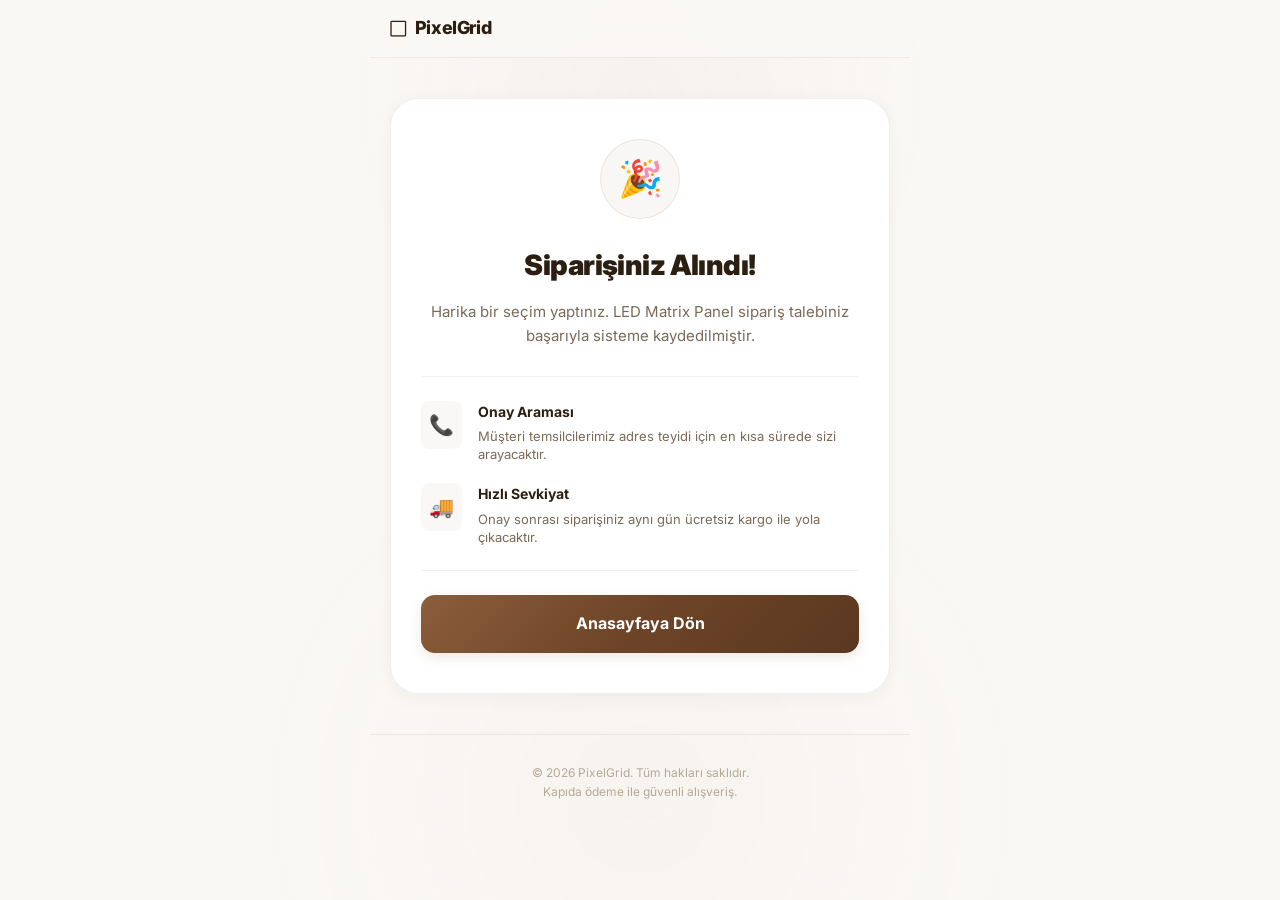
==== thankyou.html @ 39c1de84 "add thank you page with facebook pixel comments and configure form redirection" ====
<!DOCTYPE html>
<html lang="tr">
<head>
  <meta charset="UTF-8">
  <meta name="viewport" content="width=device-width, initial-scale=1.0, maximum-scale=1.0, user-scalable=no">
  <meta name="theme-color" content="#faf8f5">
  <title>Siparişiniz Alındı! | PixelGrid</title>
  <link rel="preconnect" href="https://fonts.googleapis.com">
  <link rel="preconnect" href="https://fonts.gstatic.com" crossorigin>
  <link href="https://fonts.googleapis.com/css2?family=Inter:wght@400;500;600;700;800;900&family=JetBrains+Mono:wght@500;700&display=swap" rel="stylesheet">
  <link rel="stylesheet" href="styles.css">

  <!-- ========================================== -->
  <!-- FACEBOOK PIXEL CODE (BURAYA YAPIŞTIRIN) -->
  <!-- ========================================== -->
  <!-- Örn:
  <script>
    !function(f,b,e,v,n,t,s)
    {if(f.fbq)return;n=f.fbq=function(){n.callMethod?
    n.callMethod.apply(n,arguments):n.queue.push(arguments)};
    if(!f._fbq)f._fbq=n;n.push=n;n.loaded=!0;n.version='2.0';
    n.queue=[];t=b.createElement(e);t.async=!0;
    t.src=v;s=b.getElementsByTagName(e)[0];
    s.parentNode.insertBefore(t,s)}(window, document,'script',
    'https://connect.facebook.net/en_US/fbevents.js');
    fbq('init', 'PIXEL_ID_BURAYA');
    fbq('track', 'PageView');
    fbq('track', 'Purchase', {value: 1799.00, currency: 'TRY'});
  </script>
  -->
  <!-- ========================================== -->
</head>
<body>

  <!-- Ambient Background Effects -->
  <div class="ambient-glow"></div>
  <div class="ambient-glow-2"></div>

  <div class="page-wrapper">

    <!-- Top Bar -->
    <header class="top-bar">
      <div class="top-bar__logo">
        <span class="top-bar__logo-icon">⬜</span>
        PixelGrid
      </div>
    </header>

    <!-- Thank You Content -->
    <main class="thankyou-container">
      <div class="thankyou-card reveal visible">
        <div class="thankyou-card__icon-wrapper">
          <span class="thankyou-card__icon">🎉</span>
        </div>
        
        <h1 class="thankyou-card__title">Siparişiniz Alındı!</h1>
        <p class="thankyou-card__subtitle">Harika bir seçim yaptınız. LED Matrix Panel sipariş talebiniz başarıyla sisteme kaydedilmiştir.</p>
        
        <div class="thankyou-card__divider"></div>

        <div class="thankyou-card__details">
          <div class="thankyou-detail-item">
            <span class="thankyou-detail-icon">📞</span>
            <div class="thankyou-detail-text">
              <strong>Onay Araması</strong>
              <span>Müşteri temsilcilerimiz adres teyidi için en kısa sürede sizi arayacaktır.</span>
            </div>
          </div>
          <div class="thankyou-detail-item">
            <span class="thankyou-detail-icon">🚚</span>
            <div class="thankyou-detail-text">
              <strong>Hızlı Sevkiyat</strong>
              <span>Onay sonrası siparişiniz aynı gün ücretsiz kargo ile yola çıkacaktır.</span>
            </div>
          </div>
        </div>

        <div class="thankyou-card__divider"></div>

        <a href="index.html" class="thankyou-card__btn">Anasayfaya Dön</a>
      </div>
    </main>

    <!-- Footer -->
    <footer class="footer" style="padding-bottom: 40px;">
      <p class="footer__text">© 2026 PixelGrid. Tüm hakları saklıdır.<br>Kapıda ödeme ile güvenli alışveriş.</p>
    </footer>

  </div>

</body>
</html>
---- styles.css ----
/* ===== DESIGN TOKENS — White & Coffee ===== */
:root {
  --color-bg: #faf8f5;
  --color-bg-card: rgba(120, 90, 60, 0.04);
  --color-bg-glass: rgba(120, 90, 60, 0.03);
  --color-surface: #f3efe9;
  --color-border: rgba(120, 90, 60, 0.1);
  --color-text: #2c1e10;
  --color-text-muted: #7a6a58;
  --color-text-dim: #b5a898;
  --color-accent: #8b5e3c;
  --color-accent-light: #a67c5b;
  --color-accent-dark: #6d4427;
  --color-cyan: #5a7d8a;
  --color-green: #5a8a5e;
  --color-red: #c0533a;
  --color-amber: #b8860b;
  --gradient-hero: linear-gradient(135deg, #8b5e3c 0%, #a67c5b 50%, #c9a87c 100%);
  --gradient-button: linear-gradient(135deg, #8b5e3c 0%, #6d4427 50%, #5a3720 100%);
  --font-main: 'Inter', -apple-system, BlinkMacSystemFont, sans-serif;
  --font-mono: 'JetBrains Mono', monospace;
  --radius-sm: 8px;
  --radius-md: 14px;
  --radius-lg: 20px;
  --radius-xl: 28px;
  --shadow-glow: 0 4px 24px rgba(139, 94, 60, 0.15);
  --shadow-card: 0 4px 20px rgba(0, 0, 0, 0.04);
  --transition-base: 0.3s cubic-bezier(0.4, 0, 0.2, 1);
  --transition-spring: 0.5s cubic-bezier(0.34, 1.56, 0.64, 1);
}

/* ===== RESET & BASE ===== */
*, *::before, *::after { margin: 0; padding: 0; box-sizing: border-box; }
html { scroll-behavior: smooth; -webkit-text-size-adjust: 100%; }

body {
  font-family: var(--font-main);
  background-color: var(--color-bg);
  color: var(--color-text);
  line-height: 1.6;
  overflow-x: hidden;
  min-height: 100vh;
  -webkit-font-smoothing: antialiased;
}

/* ===== CONTAINER ===== */
.page-wrapper { max-width: 540px; margin: 0 auto; position: relative; }

/* ===== AMBIENT BACKGROUND ===== */
.ambient-glow {
  position: fixed; top: -200px; left: 50%; transform: translateX(-50%);
  width: 600px; height: 600px;
  background: radial-gradient(circle, rgba(139, 94, 60, 0.04) 0%, transparent 70%);
  pointer-events: none; z-index: 0;
}
.ambient-glow-2 {
  position: fixed; bottom: -300px; left: 50%; transform: translateX(-50%);
  width: 800px; height: 800px;
  background: radial-gradient(circle, rgba(166, 124, 91, 0.03) 0%, transparent 70%);
  pointer-events: none; z-index: 0;
}

/* ===== GRID BACKGROUND ===== */
.grid-bg { display: none; }

/* ===== TOP BAR ===== */
.top-bar {
  position: sticky; top: 0; z-index: 100;
  display: flex; align-items: center; justify-content: space-between;
  padding: 14px 20px;
  background: rgba(250, 248, 245, 0.92);
  backdrop-filter: blur(20px); -webkit-backdrop-filter: blur(20px);
  border-bottom: 1px solid var(--color-border);
}
.top-bar__logo {
  font-size: 18px; font-weight: 800;
  display: flex; align-items: center; gap: 8px;
  letter-spacing: -0.02em; color: var(--color-text);
}
.top-bar__logo-icon { font-size: 12px; display: inline-flex; animation: pixel-blink 2s ease-in-out infinite; }
@keyframes pixel-blink { 0%, 100% { opacity: 1; } 50% { opacity: 0.3; } }

.top-bar__badge {
  display: flex; align-items: center; gap: 6px;
  padding: 5px 12px;
  background: rgba(90, 138, 94, 0.08);
  border: 1px solid rgba(90, 138, 94, 0.15);
  border-radius: 100px; font-size: 12px; font-weight: 600; color: var(--color-green);
}
.top-bar__badge::before {
  content: ''; width: 6px; height: 6px; border-radius: 50%;
  background: var(--color-green); animation: pulse-dot 2s ease-in-out infinite;
}
@keyframes pulse-dot { 0%, 100% { opacity: 1; transform: scale(1); } 50% { opacity: 0.5; transform: scale(0.8); } }

/* ===== HERO IMAGE SECTION ===== */
.hero-section { position: relative; padding: 0; overflow: hidden; }
.hero-image-container { position: relative; width: 100%; overflow: hidden; }
.hero-image-container img { width: 100%; height: auto; display: block; }

.hero-overlay {
  position: absolute; bottom: 0; left: 0; right: 0; height: 40%;
  background: linear-gradient(to top, var(--color-bg) 0%, transparent 100%);
  pointer-events: none;
}
.hero-floating-badge {
  position: absolute; top: 16px; right: 16px;
  padding: 7px 14px;
  background: var(--color-red); backdrop-filter: blur(10px);
  border-radius: 100px; font-size: 12px; font-weight: 700; color: white;
  animation: badge-float 3s ease-in-out infinite; z-index: 2;
}
@keyframes badge-float { 0%, 100% { transform: translateY(0); } 50% { transform: translateY(-5px); } }

/* ===== PRODUCT INFO ===== */
.product-info { padding: 24px 20px 0; position: relative; z-index: 1; }
.product-info__category {
  display: inline-flex; align-items: center; gap: 6px;
  padding: 5px 12px; background: rgba(139, 94, 60, 0.06);
  border: 1px solid rgba(139, 94, 60, 0.12); border-radius: 100px;
  font-size: 11px; font-weight: 600; color: var(--color-accent);
  text-transform: uppercase; letter-spacing: 0.08em; margin-bottom: 12px;
}
.product-info__title {
  font-size: 26px; font-weight: 900; line-height: 1.2;
  letter-spacing: -0.03em; margin-bottom: 10px;
  color: var(--color-text);
}
.product-info__subtitle {
  font-size: 15px; color: var(--color-text-muted);
  margin-bottom: 18px; line-height: 1.6;
}

/* ===== PRICE ===== */
.price-block { display: flex; align-items: baseline; gap: 12px; margin-bottom: 16px; }
.price-block__current { font-size: 36px; font-weight: 900; color: var(--color-text); letter-spacing: -0.02em; }
.price-block__old { font-size: 20px; font-weight: 500; color: var(--color-text-dim); text-decoration: line-through; }
.price-block__discount {
  padding: 4px 10px; background: rgba(192, 83, 58, 0.08);
  border: 1px solid rgba(192, 83, 58, 0.15); border-radius: 8px;
  font-size: 13px; font-weight: 700; color: var(--color-red);
}

/* ===== PROMO BADGES ===== */
.promo-badges { display: flex; gap: 8px; margin-bottom: 18px; }
.promo-badge {
  display: flex; align-items: center; gap: 6px;
  padding: 8px 14px; border-radius: var(--radius-sm);
  font-size: 13px; font-weight: 600; flex: 1;
}
.promo-badge--shipping {
  background: rgba(90, 138, 94, 0.06); border: 1px solid rgba(90, 138, 94, 0.12);
  color: var(--color-green);
}
.promo-badge--cod {
  background: rgba(184, 134, 11, 0.06); border: 1px solid rgba(184, 134, 11, 0.12);
  color: var(--color-amber);
}
.promo-badge__icon { font-size: 16px; }
.promo-badge__text { white-space: nowrap; }

/* ===== PACKAGE OPTIONS (Radio Cards) ===== */
.package-options { display: flex; flex-direction: column; gap: 10px; }
.package-option {
  display: flex; align-items: center; gap: 14px;
  padding: 16px; background: white;
  border: 2px solid var(--color-border); border-radius: var(--radius-md);
  cursor: pointer; transition: var(--transition-base); position: relative;
}
.package-option input[type="radio"] { position: absolute; opacity: 0; pointer-events: none; width: 0; height: 0; }
.package-option:hover { border-color: rgba(139, 94, 60, 0.25); }
.package-option.active {
  border-color: var(--color-accent); background: rgba(139, 94, 60, 0.03);
  box-shadow: 0 0 0 1px rgba(139, 94, 60, 0.08), var(--shadow-card);
}
.package-option__content { flex: 1; }
.package-option__top { display: flex; align-items: center; gap: 8px; margin-bottom: 4px; }
.package-option__qty { font-size: 15px; font-weight: 800; color: var(--color-text); }
.package-option__name { font-size: 13px; font-weight: 500; color: var(--color-text-muted); }
.package-option__bottom { display: flex; align-items: center; gap: 10px; }
.package-option__price { font-size: 22px; font-weight: 900; color: var(--color-text); letter-spacing: -0.02em; }
.package-option__save {
  display: inline-flex; padding: 3px 8px;
  background: rgba(90, 138, 94, 0.08); border: 1px solid rgba(90, 138, 94, 0.15);
  border-radius: 6px; font-size: 11px; font-weight: 700; color: var(--color-green);
}
.package-option__check {
  width: 24px; height: 24px; border-radius: 50%;
  background: transparent; border: 2px solid var(--color-border);
  display: flex; align-items: center; justify-content: center;
  font-size: 12px; font-weight: 700; color: transparent;
  transition: var(--transition-base); flex-shrink: 0;
}
.package-option.active .package-option__check {
  background: var(--color-accent); border-color: var(--color-accent); color: white;
}

/* ===== RATING ===== */
.rating-bar {
  display: flex; align-items: center; gap: 10px;
  margin-bottom: 16px; padding: 12px 16px;
  background: white; border: 1px solid var(--color-border);
  border-radius: var(--radius-md); box-shadow: var(--shadow-card);
}
.rating-bar__stars { display: flex; gap: 2px; font-size: 16px; color: var(--color-amber); }
.rating-bar__score { font-size: 15px; font-weight: 700; color: var(--color-text); }
.rating-bar__count { font-size: 13px; color: var(--color-text-muted); }
.rating-bar__divider { width: 1px; height: 16px; background: var(--color-border); }

/* ===== WATER RESISTANT BADGE ===== */
.water-badge {
  display: inline-flex; align-items: center; gap: 5px;
  padding: 4px 10px; background: rgba(90, 125, 138, 0.06);
  border: 1px solid rgba(90, 125, 138, 0.1); border-radius: 100px;
  font-size: 11px; font-weight: 500; color: var(--color-cyan); margin-bottom: 24px;
}
.water-badge__icon { font-size: 12px; }
.water-badge__text { letter-spacing: 0.02em; }

/* ===== FEATURES ===== */
.features-grid { display: grid; grid-template-columns: 1fr 1fr; gap: 10px; padding: 0 20px; margin-bottom: 28px; }
.feature-card {
  padding: 16px; background: white;
  border: 1px solid var(--color-border); border-radius: var(--radius-md);
  text-align: center; transition: var(--transition-base);
  box-shadow: var(--shadow-card);
}
.feature-card:hover { border-color: rgba(139, 94, 60, 0.2); }
.feature-card__icon { font-size: 28px; margin-bottom: 8px; display: block; }
.feature-card__label {
  font-size: 11px; font-weight: 600; color: var(--color-text-muted);
  text-transform: uppercase; letter-spacing: 0.06em; margin-bottom: 3px;
}
.feature-card__value { font-size: 15px; font-weight: 700; color: var(--color-text); font-family: var(--font-mono); }

/* ===== SECTION DIVIDER ===== */
.section-divider { height: 1px; margin: 0 20px 28px; background: linear-gradient(to right, transparent, var(--color-border), transparent); }

/* ===== USES SECTION ===== */
.uses-section { padding: 0 20px 28px; }
.uses-section__title { font-size: 18px; font-weight: 700; margin-bottom: 14px; letter-spacing: -0.01em; }
.uses-grid { display: grid; grid-template-columns: 1fr 1fr; gap: 8px; }
.use-item {
  display: flex; align-items: center; gap: 10px;
  padding: 12px 14px; background: white;
  border: 1px solid var(--color-border); border-radius: var(--radius-sm);
  transition: var(--transition-base); box-shadow: var(--shadow-card);
}
.use-item:hover { border-color: rgba(139, 94, 60, 0.18); }
.use-item__icon { font-size: 20px; flex-shrink: 0; }
.use-item__text { font-size: 12px; font-weight: 600; color: var(--color-text-muted); line-height: 1.3; }

/* ===== TESTIMONIALS ===== */
.testimonials-section { padding: 0 20px 28px; }
.testimonials-section__title { font-size: 18px; font-weight: 700; margin-bottom: 14px; letter-spacing: -0.01em; }
.testimonial-card {
  padding: 18px; background: white;
  border: 1px solid var(--color-border); border-radius: var(--radius-md);
  margin-bottom: 10px; box-shadow: var(--shadow-card);
}
.testimonial-card__header { display: flex; align-items: center; gap: 12px; margin-bottom: 10px; }
.testimonial-card__avatar {
  width: 40px; height: 40px; border-radius: 10px;
  background: var(--gradient-hero);
  display: flex; align-items: center; justify-content: center;
  font-size: 14px; font-weight: 700; color: white; flex-shrink: 0;
}
.testimonial-card__name { font-size: 14px; font-weight: 700; }
.testimonial-card__date { font-size: 12px; color: var(--color-text-dim); }
.testimonial-card__stars { font-size: 13px; color: var(--color-amber); margin-bottom: 8px; }
.testimonial-card__text { font-size: 14px; color: var(--color-text-muted); line-height: 1.5; }

/* ===== PACKAGE SECTION ===== */
.package-section { padding: 0 20px 28px; }
.package-section__title { font-size: 18px; font-weight: 700; margin-bottom: 14px; letter-spacing: -0.01em; }
.package-list { display: flex; flex-direction: column; gap: 6px; }
.package-item {
  display: flex; align-items: center; gap: 12px;
  padding: 12px 16px; background: white;
  border: 1px solid var(--color-border); border-radius: var(--radius-sm);
  font-size: 14px; color: var(--color-text-muted); box-shadow: var(--shadow-card);
}
.package-item__check { color: var(--color-green); font-weight: 700; font-size: 16px; flex-shrink: 0; }

/* ===== ORDER FORM ===== */
.order-section { padding: 0 20px 40px; }
.order-section__title { font-size: 22px; font-weight: 800; letter-spacing: -0.02em; margin-bottom: 4px; text-align: center; }
.order-section__subtitle { font-size: 14px; color: var(--color-text-muted); text-align: center; margin-bottom: 24px; }
.order-form { display: flex; flex-direction: column; gap: 14px; }
.form-group { position: relative; }
.form-group label {
  display: block; font-size: 12px; font-weight: 600; color: var(--color-text-muted);
  text-transform: uppercase; letter-spacing: 0.06em; margin-bottom: 6px;
}
.form-group input,
.form-group textarea,
.form-group select {
  width: 100%; padding: 14px 16px;
  background: white; border: 1px solid var(--color-border);
  border-radius: var(--radius-md); color: var(--color-text);
  font-family: var(--font-main); font-size: 15px;
  transition: var(--transition-base); outline: none;
  -webkit-appearance: none; appearance: none;
}
.form-group select {
  background-image: url("data:image/svg+xml,%3Csvg xmlns='http://www.w3.org/2000/svg' width='12' height='12' viewBox='0 0 12 12'%3E%3Cpath fill='%237a6a58' d='M6 8L1 3h10z'/%3E%3C/svg%3E");
  background-repeat: no-repeat; background-position: right 16px center; padding-right: 40px;
}
.form-group input:focus,
.form-group textarea:focus,
.form-group select:focus {
  border-color: var(--color-accent);
  box-shadow: 0 0 0 3px rgba(139, 94, 60, 0.08);
}
.form-group input::placeholder,
.form-group textarea::placeholder { color: var(--color-text-dim); }
.form-group textarea { resize: vertical; min-height: 90px; }

/* ===== SUBMIT BUTTON ===== */
.submit-btn {
  width: 100%; padding: 18px;
  background: var(--gradient-button); border: none;
  border-radius: var(--radius-md); color: white;
  font-family: var(--font-main); font-size: 17px; font-weight: 700;
  cursor: pointer; position: relative; overflow: hidden;
  transition: var(--transition-base); margin-top: 8px; letter-spacing: -0.01em;
}
.submit-btn::before {
  content: ''; position: absolute; top: 0; left: -100%; width: 100%; height: 100%;
  background: linear-gradient(90deg, transparent, rgba(255, 255, 255, 0.15), transparent);
  transition: left 0.6s ease;
}
.submit-btn:hover::before { left: 100%; }
.submit-btn:hover { transform: translateY(-2px); box-shadow: var(--shadow-glow); }
.submit-btn:active { transform: translateY(0); }
.submit-btn:disabled { opacity: 0.6; cursor: not-allowed; transform: none; }
.submit-btn__text { position: relative; z-index: 1; display: flex; align-items: center; justify-content: center; gap: 8px; }

/* ===== SPINNER ===== */
.spinner { width: 20px; height: 20px; border: 2px solid rgba(255,255,255,0.3); border-top-color: white; border-radius: 50%; animation: spin 0.8s linear infinite; display: none; }
@keyframes spin { to { transform: rotate(360deg); } }

/* ===== TRUST BADGES ===== */
.trust-badges { display: flex; justify-content: center; gap: 20px; padding: 16px 20px 0; margin-top: 4px; }
.trust-badge { display: flex; align-items: center; gap: 6px; font-size: 12px; color: var(--color-text-muted); }
.trust-badge__icon { font-size: 16px; }

/* ===== FORM MESSAGES ===== */
.form-message { padding: 16px; border-radius: var(--radius-md); font-size: 14px; font-weight: 600; text-align: center; display: none; animation: slide-up 0.4s ease; }
.form-message.success { display: block; background: rgba(90, 138, 94, 0.08); border: 1px solid rgba(90, 138, 94, 0.15); color: var(--color-green); }
.form-message.error { display: block; background: rgba(192, 83, 58, 0.08); border: 1px solid rgba(192, 83, 58, 0.15); color: var(--color-red); }
@keyframes slide-up { from { opacity: 0; transform: translateY(10px); } to { opacity: 1; transform: translateY(0); } }

/* ===== STICKY CTA BAR ===== */
.sticky-cta {
  position: fixed; bottom: 0; left: 50%; transform: translateX(-50%);
  width: 100%; max-width: 540px;
  padding: 12px 20px; padding-bottom: calc(12px + env(safe-area-inset-bottom, 0px));
  background: rgba(250, 248, 245, 0.95);
  backdrop-filter: blur(20px); -webkit-backdrop-filter: blur(20px);
  border-top: 1px solid var(--color-border);
  display: flex; align-items: center; justify-content: space-between;
  z-index: 100; transition: transform 0.3s ease;
  gap: 12px;
}
.sticky-cta__info {
  display: flex;
  flex-direction: column;
  gap: 2px;
}
.sticky-cta__price-wrapper {
  display: flex;
  align-items: baseline;
  gap: 8px;
}
.sticky-cta__old-price {
  font-size: 14px;
  font-weight: 500;
  color: var(--color-text-dim);
  text-decoration: line-through;
}
.sticky-cta__price {
  font-size: 22px;
  font-weight: 850;
  letter-spacing: -0.02em;
  color: var(--color-text);
  line-height: 1.1;
}
.sticky-cta__badge {
  font-size: 10px;
  font-weight: 600;
  color: var(--color-text-muted);
}
.sticky-cta__btn {
  padding: 12px 20px; background: var(--gradient-button);
  border: none; border-radius: var(--radius-md); color: white;
  font-family: var(--font-main); font-size: 15px; font-weight: 700;
  cursor: pointer; transition: var(--transition-base);
  white-space: nowrap;
}
.sticky-cta__btn:hover { transform: translateY(-1px); box-shadow: var(--shadow-glow); }

/* ===== SCROLL ANIMATIONS ===== */
.reveal { opacity: 0; transform: translateY(30px); transition: opacity 0.6s ease, transform 0.6s ease; }
.reveal.visible { opacity: 1; transform: translateY(0); }

/* ===== FOOTER ===== */
.footer { padding: 28px 20px 100px; text-align: center; border-top: 1px solid var(--color-border); }
.footer__text { font-size: 12px; color: var(--color-text-dim); line-height: 1.6; }

/* ===== RESPONSIVE ===== */
@media (max-width: 380px) {
  .product-info__title { font-size: 22px; }
  .price-block__current { font-size: 30px; }
  .features-grid { grid-template-columns: 1fr; }
  .uses-grid { grid-template-columns: 1fr; }
}

/* ===== THANK YOU PAGE ===== */
.thankyou-container {
  padding: 40px 20px;
  display: flex;
  align-items: center;
  justify-content: center;
  min-height: 65vh;
}

.thankyou-card {
  background: white;
  border: 1px solid var(--color-border);
  border-radius: var(--radius-xl);
  padding: 40px 30px;
  text-align: center;
  box-shadow: var(--shadow-card);
  width: 100%;
}

.thankyou-card__icon-wrapper {
  width: 80px;
  height: 80px;
  background: rgba(139, 94, 60, 0.05);
  border: 1px solid rgba(139, 94, 60, 0.12);
  border-radius: 50%;
  display: flex;
  align-items: center;
  justify-content: center;
  margin: 0 auto 24px;
}

.thankyou-card__icon {
  font-size: 36px;
}

.thankyou-card__title {
  font-size: 28px;
  font-weight: 900;
  color: var(--color-text);
  margin-bottom: 12px;
  letter-spacing: -0.02em;
}

.thankyou-card__subtitle {
  font-size: 15px;
  color: var(--color-text-muted);
  line-height: 1.6;
  margin-bottom: 28px;
}

.thankyou-card__divider {
  height: 1px;
  background: var(--color-border);
  margin: 24px 0;
}

.thankyou-card__details {
  display: flex;
  flex-direction: column;
  gap: 20px;
  text-align: left;
}

.thankyou-detail-item {
  display: flex;
  gap: 16px;
  align-items: flex-start;
}

.thankyou-detail-icon {
  font-size: 20px;
  padding: 8px;
  background: var(--color-bg-card);
  border-radius: var(--radius-sm);
  display: inline-flex;
  align-items: center;
  justify-content: center;
  flex-shrink: 0;
}

.thankyou-detail-text {
  display: flex;
  flex-direction: column;
  gap: 4px;
}

.thankyou-detail-text strong {
  font-size: 14px;
  font-weight: 700;
  color: var(--color-text);
}

.thankyou-detail-text span {
  font-size: 13px;
  color: var(--color-text-muted);
  line-height: 1.4;
}

.thankyou-card__btn {
  display: inline-block;
  width: 100%;
  padding: 16px;
  background: var(--gradient-button);
  color: white;
  border-radius: var(--radius-md);
  font-weight: 700;
  font-size: 16px;
  text-decoration: none;
  transition: var(--transition-base);
  box-shadow: 0 4px 12px rgba(139, 94, 60, 0.15);
}

.thankyou-card__btn:hover {
  transform: translateY(-2px);
  box-shadow: var(--shadow-glow);
}

.thankyou-card__btn:active {
  transform: translateY(0);
}
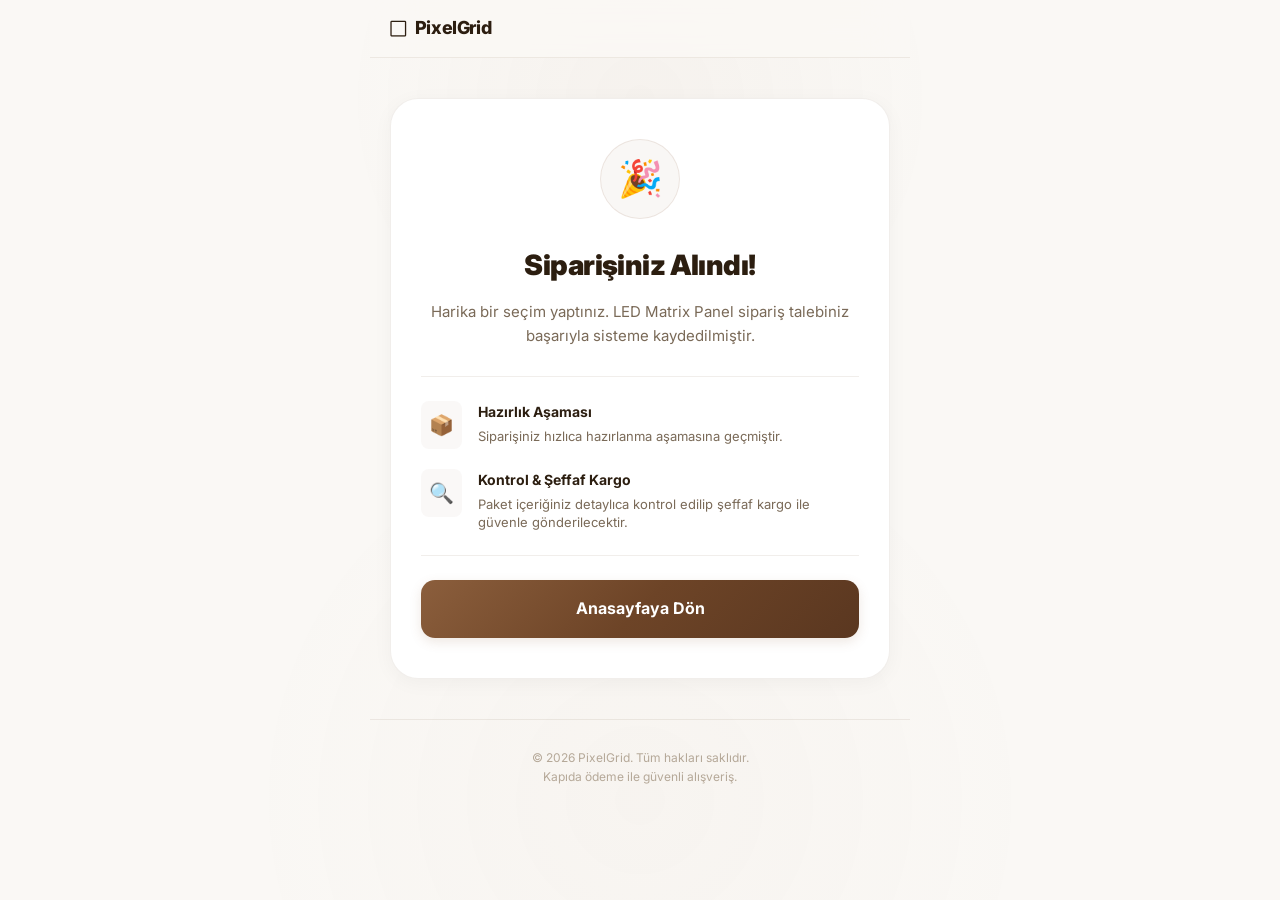
==== commit 50071348: "update thank you page messaging to focus on prep phase and transparent shipping details without conf" ====
--- a/thankyou.html
+++ b/thankyou.html
@@ -60,17 +60,17 @@
 
         <div class="thankyou-card__details">
           <div class="thankyou-detail-item">
-            <span class="thankyou-detail-icon">📞</span>
+            <span class="thankyou-detail-icon">📦</span>
             <div class="thankyou-detail-text">
-              <strong>Onay Araması</strong>
-              <span>Müşteri temsilcilerimiz adres teyidi için en kısa sürede sizi arayacaktır.</span>
+              <strong>Hazırlık Aşaması</strong>
+              <span>Siparişiniz hızlıca hazırlanma aşamasına geçmiştir.</span>
             </div>
           </div>
           <div class="thankyou-detail-item">
-            <span class="thankyou-detail-icon">🚚</span>
+            <span class="thankyou-detail-icon">🔍</span>
             <div class="thankyou-detail-text">
-              <strong>Hızlı Sevkiyat</strong>
-              <span>Onay sonrası siparişiniz aynı gün ücretsiz kargo ile yola çıkacaktır.</span>
+              <strong>Kontrol & Şeffaf Kargo</strong>
+              <span>Paket içeriğiniz detaylıca kontrol edilip şeffaf kargo ile güvenle gönderilecektir.</span>
             </div>
           </div>
         </div>
